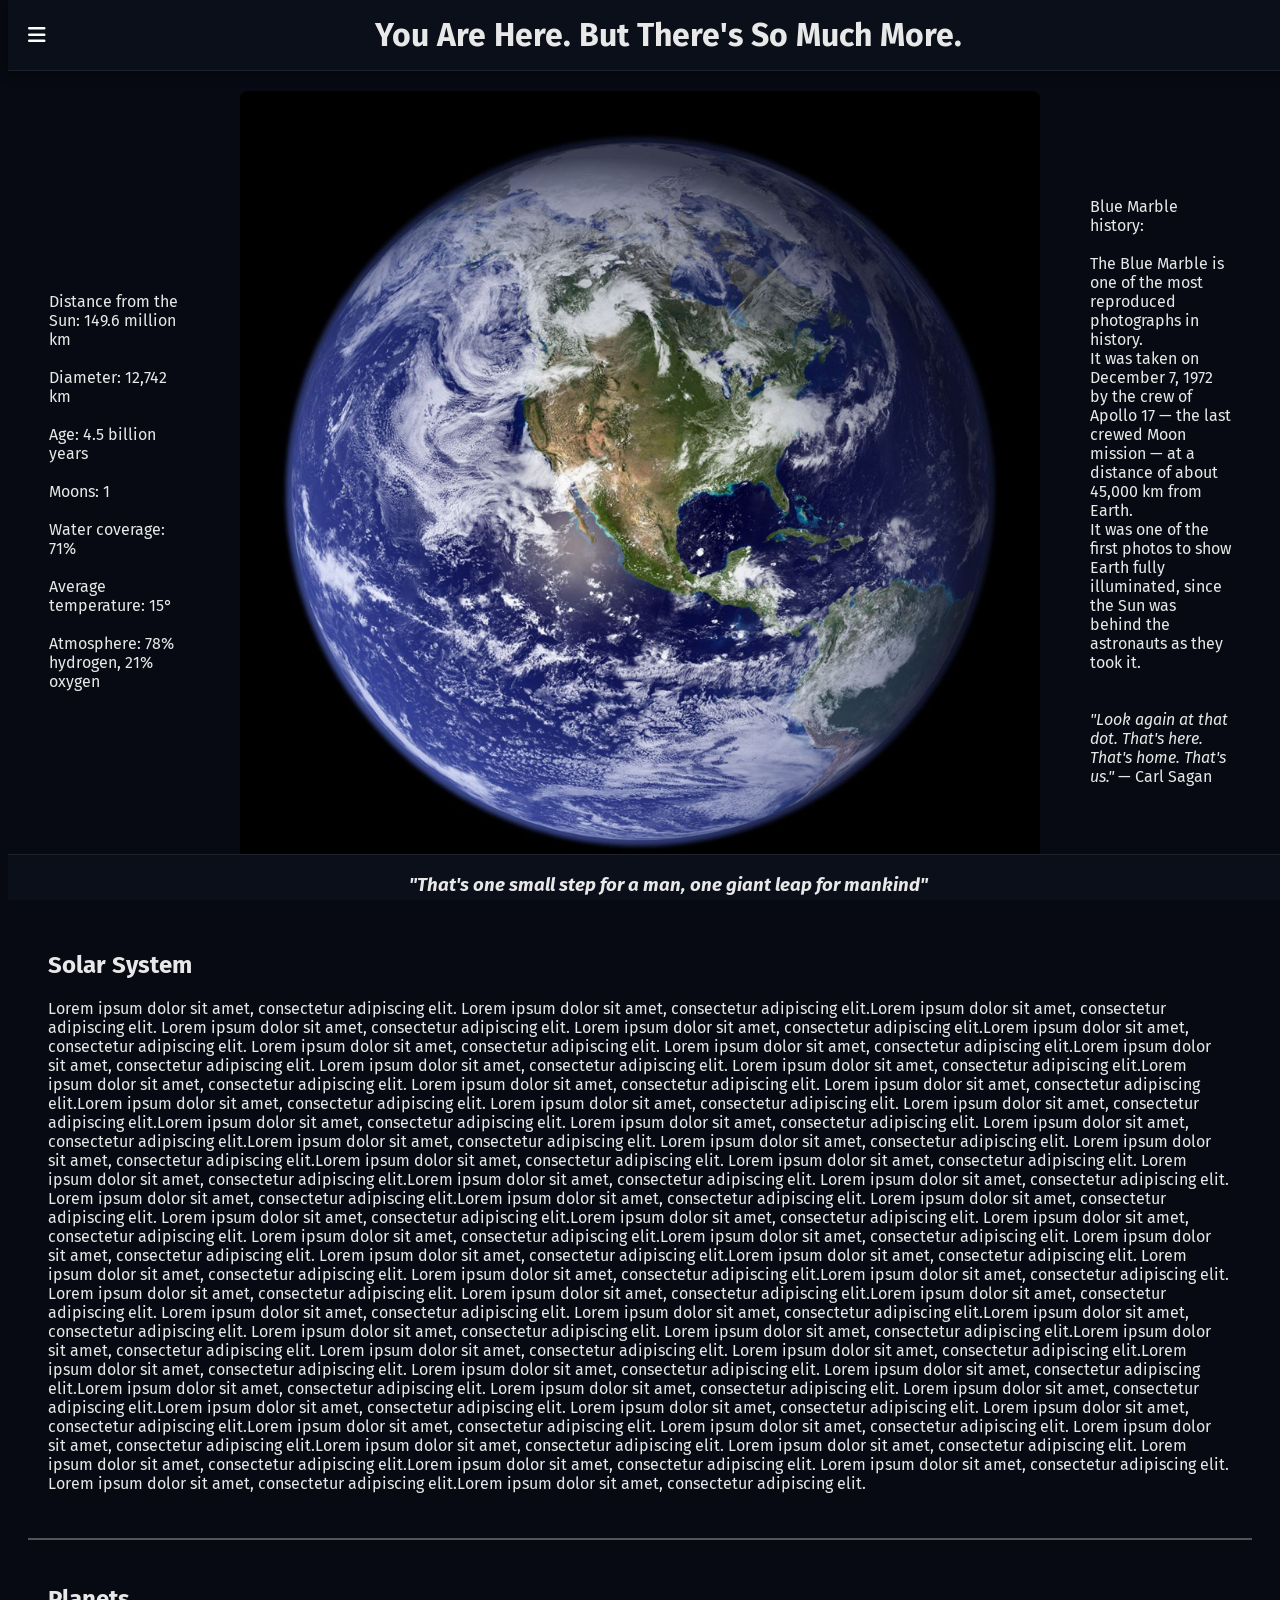
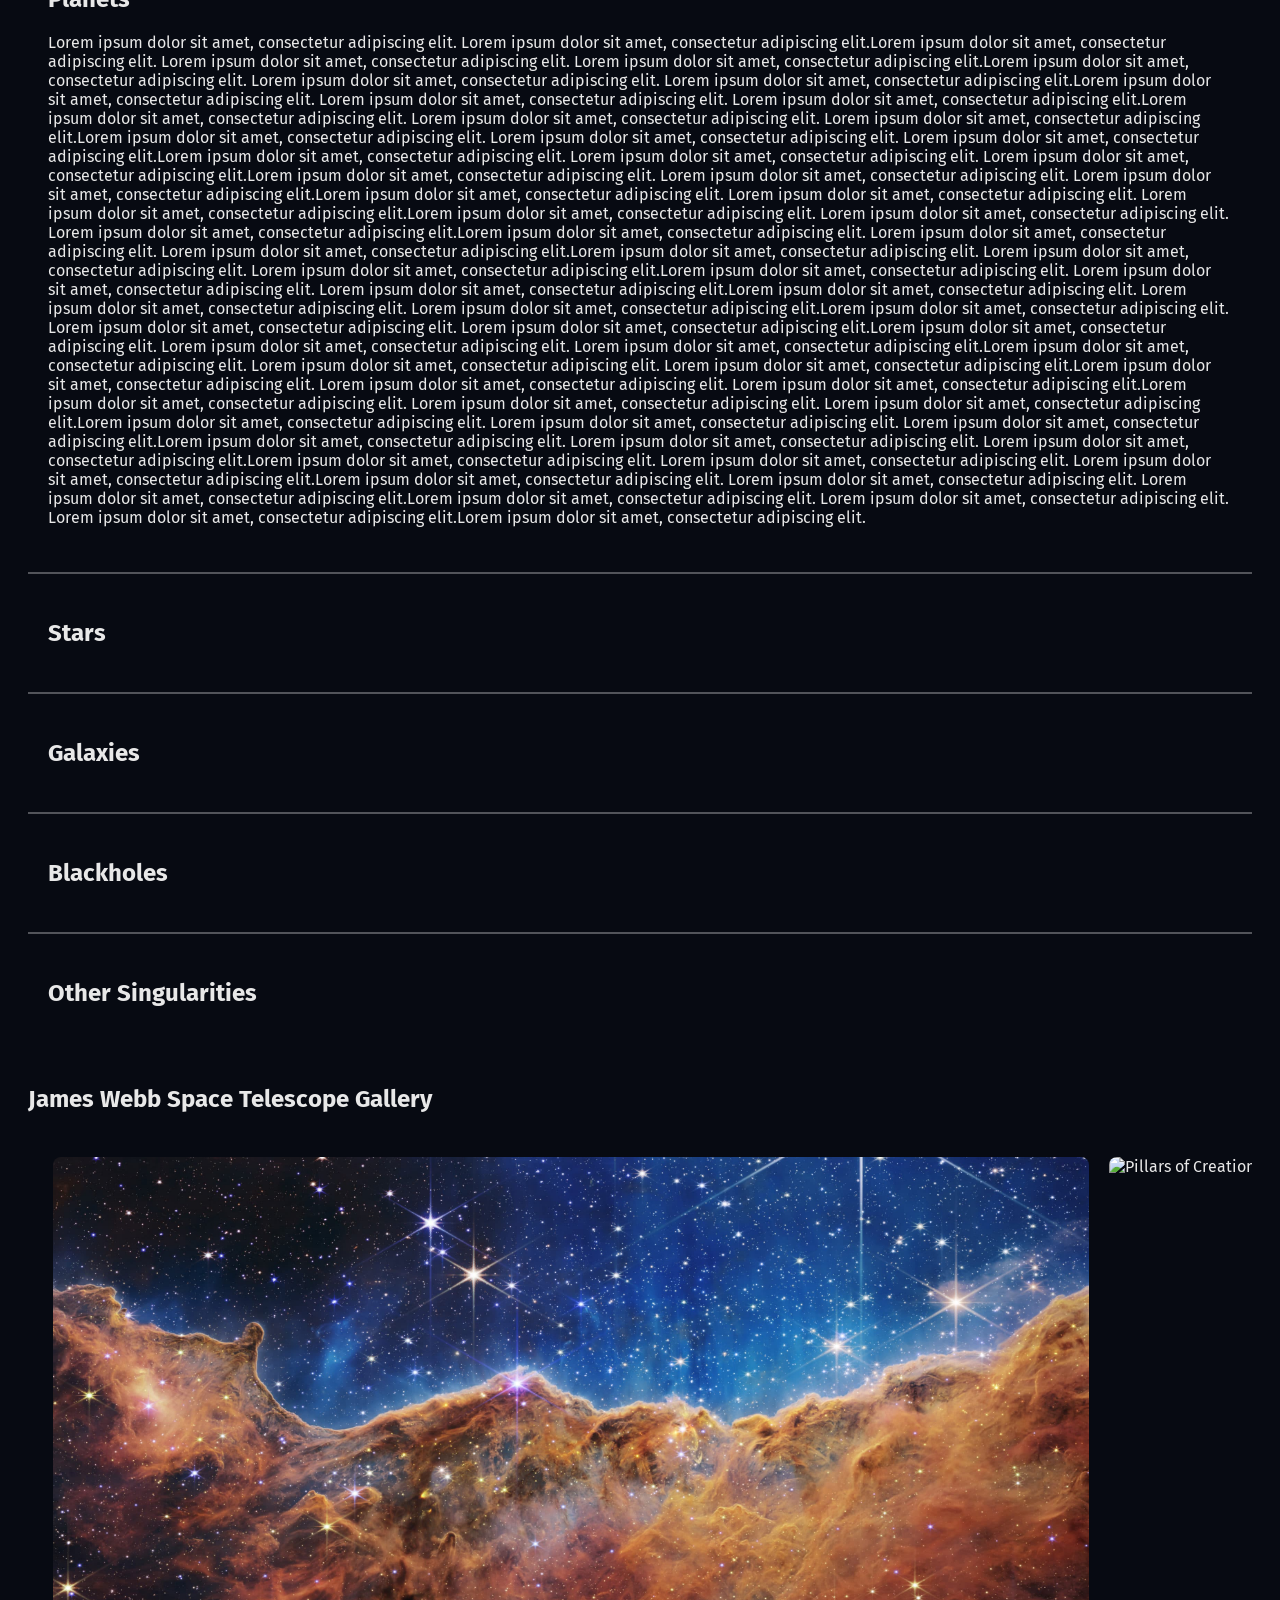
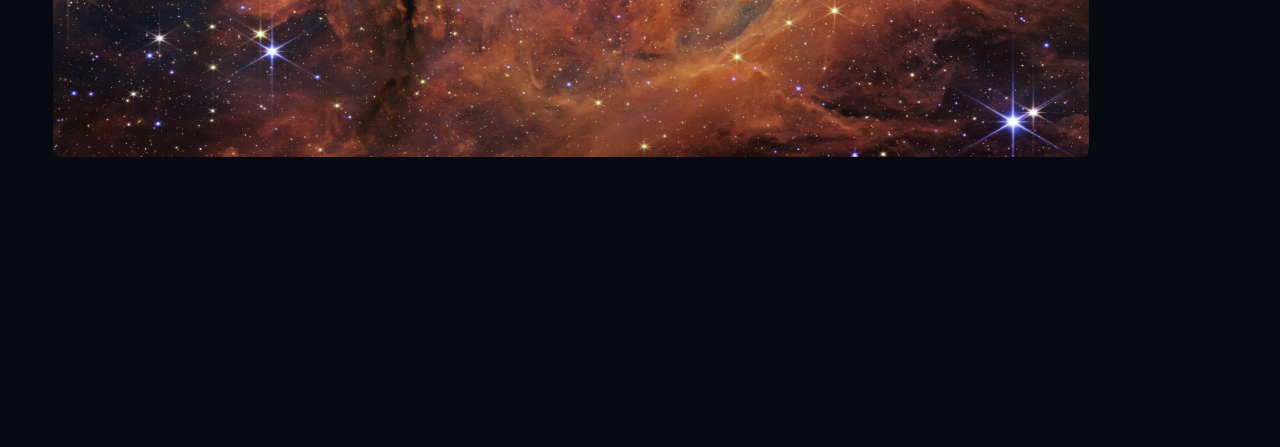
==== site_files/index.html @ 144d20d3 "Initial commit" ====
<!DOCTYPE html>
<html lang="it">
    <head>
        <title> Test Site </title>
        <link rel="stylesheet" href="style.css">
        <link rel="stylesheet" href="https://cdnjs.cloudflare.com/ajax/libs/font-awesome/6.5.0/css/all.min.css"> <!-- for icons -->
        <link href='https://fonts.googleapis.com/css?family=Fira Sans' rel='stylesheet'> <!-- for font Fira Sans -->
    </head>
    <body>

        <header>
            <h1> You Are Here. But There's So Much More. </h1> 
            <i class="fa-solid fa-bars" id="homeBtn"></i>
            <div id="dropdown">
                <a href="#"> <i class="fa-solid fa-house"></i> Home page </a>
                <a href="#SolarSystem"> Solar system </a>
                <a href="#Planets"> Planets </a>
                <a href="#Stars"> Stars </a>
                <a href="#Galaxies"> Galaxies </a>
                <a href="#Blackholes"> Blackholes </a>
                <a href="#OtherSingularities"> Other singularities </a>
                <a href="#JamesWebbSTGallery"> James Webb ST gallery </a>
                <a href="#Credits"> <i class="fa-solid fa-user-astronaut"></i> Credits </a>
            </div>
        </header>

        <main>
            <div id="imageSection">
                <p>
                    Distance from the Sun: 149.6 million km <br><br>
                    Diameter: 12,742 km <br><br>
                    Age: 4.5 billion years <br><br>
                    Moons: 1 <br><br>
                    Water coverage: 71% <br><br>
                    Average temperature: 15° <br><br>
                    Atmosphere: 78% hydrogen, 21% oxygen <br>
                </p> <!-- info about Earth -->
                    <img src="../site_images/blue_marble_image.jpg" title="The Earth">
                <p>
                    Blue Marble history: <br><br>
                    The Blue Marble is one of the most reproduced photographs in history. <br>
                    It was taken on December 7, 1972 by the crew of Apollo 17 — the last crewed Moon mission — at a distance of about 45,000 km from Earth. <br>
                    It was one of the first photos to show Earth fully illuminated, since the Sun was behind the astronauts as they took it. <br><br><br>
                    <span style="font-style: italic;"> "Look again at that dot. That's here. That's home. That's us." </span>
                    — Carl Sagan <br>
                </p> <!-- info about Blue Marble image -->
            </div>
            <div id="mainContents">
                <br>
                <br>
                <h2 id="SolarSystem"> Solar System</h2>
                    <p>
                        Lorem ipsum dolor sit amet, consectetur adipiscing elit. Lorem ipsum dolor sit amet, consectetur adipiscing elit.Lorem ipsum dolor sit amet, consectetur adipiscing elit. 
                        Lorem ipsum dolor sit amet, consectetur adipiscing elit. Lorem ipsum dolor sit amet, consectetur adipiscing elit.Lorem ipsum dolor sit amet, consectetur adipiscing elit. 
                        Lorem ipsum dolor sit amet, consectetur adipiscing elit. Lorem ipsum dolor sit amet, consectetur adipiscing elit.Lorem ipsum dolor sit amet, consectetur adipiscing elit. 
                        Lorem ipsum dolor sit amet, consectetur adipiscing elit. Lorem ipsum dolor sit amet, consectetur adipiscing elit.Lorem ipsum dolor sit amet, consectetur adipiscing elit. 
                        Lorem ipsum dolor sit amet, consectetur adipiscing elit. Lorem ipsum dolor sit amet, consectetur adipiscing elit.Lorem ipsum dolor sit amet, consectetur adipiscing elit. 
                        Lorem ipsum dolor sit amet, consectetur adipiscing elit. Lorem ipsum dolor sit amet, consectetur adipiscing elit.Lorem ipsum dolor sit amet, consectetur adipiscing elit. 
                        Lorem ipsum dolor sit amet, consectetur adipiscing elit. Lorem ipsum dolor sit amet, consectetur adipiscing elit.Lorem ipsum dolor sit amet, consectetur adipiscing elit. 
                        Lorem ipsum dolor sit amet, consectetur adipiscing elit. Lorem ipsum dolor sit amet, consectetur adipiscing elit.Lorem ipsum dolor sit amet, consectetur adipiscing elit. 
                        Lorem ipsum dolor sit amet, consectetur adipiscing elit. Lorem ipsum dolor sit amet, consectetur adipiscing elit.Lorem ipsum dolor sit amet, consectetur adipiscing elit. 
                        Lorem ipsum dolor sit amet, consectetur adipiscing elit. Lorem ipsum dolor sit amet, consectetur adipiscing elit.Lorem ipsum dolor sit amet, consectetur adipiscing elit. 
                        Lorem ipsum dolor sit amet, consectetur adipiscing elit. Lorem ipsum dolor sit amet, consectetur adipiscing elit.Lorem ipsum dolor sit amet, consectetur adipiscing elit. 
                        Lorem ipsum dolor sit amet, consectetur adipiscing elit. Lorem ipsum dolor sit amet, consectetur adipiscing elit.Lorem ipsum dolor sit amet, consectetur adipiscing elit. 
                        Lorem ipsum dolor sit amet, consectetur adipiscing elit. Lorem ipsum dolor sit amet, consectetur adipiscing elit.Lorem ipsum dolor sit amet, consectetur adipiscing elit. 
                        Lorem ipsum dolor sit amet, consectetur adipiscing elit. Lorem ipsum dolor sit amet, consectetur adipiscing elit.Lorem ipsum dolor sit amet, consectetur adipiscing elit. 
                        Lorem ipsum dolor sit amet, consectetur adipiscing elit. Lorem ipsum dolor sit amet, consectetur adipiscing elit.Lorem ipsum dolor sit amet, consectetur adipiscing elit. 
                        Lorem ipsum dolor sit amet, consectetur adipiscing elit. Lorem ipsum dolor sit amet, consectetur adipiscing elit.Lorem ipsum dolor sit amet, consectetur adipiscing elit. 
                        Lorem ipsum dolor sit amet, consectetur adipiscing elit. Lorem ipsum dolor sit amet, consectetur adipiscing elit.Lorem ipsum dolor sit amet, consectetur adipiscing elit. 
                        Lorem ipsum dolor sit amet, consectetur adipiscing elit. Lorem ipsum dolor sit amet, consectetur adipiscing elit.Lorem ipsum dolor sit amet, consectetur adipiscing elit. 
                        Lorem ipsum dolor sit amet, consectetur adipiscing elit. Lorem ipsum dolor sit amet, consectetur adipiscing elit.Lorem ipsum dolor sit amet, consectetur adipiscing elit. 
                        Lorem ipsum dolor sit amet, consectetur adipiscing elit. Lorem ipsum dolor sit amet, consectetur adipiscing elit.Lorem ipsum dolor sit amet, consectetur adipiscing elit. 
                        Lorem ipsum dolor sit amet, consectetur adipiscing elit. Lorem ipsum dolor sit amet, consectetur adipiscing elit.Lorem ipsum dolor sit amet, consectetur adipiscing elit. 
                        Lorem ipsum dolor sit amet, consectetur adipiscing elit. Lorem ipsum dolor sit amet, consectetur adipiscing elit.Lorem ipsum dolor sit amet, consectetur adipiscing elit. 
                        Lorem ipsum dolor sit amet, consectetur adipiscing elit. Lorem ipsum dolor sit amet, consectetur adipiscing elit.Lorem ipsum dolor sit amet, consectetur adipiscing elit. 
                        Lorem ipsum dolor sit amet, consectetur adipiscing elit. Lorem ipsum dolor sit amet, consectetur adipiscing elit.Lorem ipsum dolor sit amet, consectetur adipiscing elit. 
                    </p>
                <div class="spacer"></div>
                <h2 id="Planets"> Planets </h2>
                    <p>
                            Lorem ipsum dolor sit amet, consectetur adipiscing elit. Lorem ipsum dolor sit amet, consectetur adipiscing elit.Lorem ipsum dolor sit amet, consectetur adipiscing elit. 
                            Lorem ipsum dolor sit amet, consectetur adipiscing elit. Lorem ipsum dolor sit amet, consectetur adipiscing elit.Lorem ipsum dolor sit amet, consectetur adipiscing elit. 
                            Lorem ipsum dolor sit amet, consectetur adipiscing elit. Lorem ipsum dolor sit amet, consectetur adipiscing elit.Lorem ipsum dolor sit amet, consectetur adipiscing elit. 
                            Lorem ipsum dolor sit amet, consectetur adipiscing elit. Lorem ipsum dolor sit amet, consectetur adipiscing elit.Lorem ipsum dolor sit amet, consectetur adipiscing elit. 
                            Lorem ipsum dolor sit amet, consectetur adipiscing elit. Lorem ipsum dolor sit amet, consectetur adipiscing elit.Lorem ipsum dolor sit amet, consectetur adipiscing elit. 
                            Lorem ipsum dolor sit amet, consectetur adipiscing elit. Lorem ipsum dolor sit amet, consectetur adipiscing elit.Lorem ipsum dolor sit amet, consectetur adipiscing elit. 
                            Lorem ipsum dolor sit amet, consectetur adipiscing elit. Lorem ipsum dolor sit amet, consectetur adipiscing elit.Lorem ipsum dolor sit amet, consectetur adipiscing elit. 
                            Lorem ipsum dolor sit amet, consectetur adipiscing elit. Lorem ipsum dolor sit amet, consectetur adipiscing elit.Lorem ipsum dolor sit amet, consectetur adipiscing elit. 
                            Lorem ipsum dolor sit amet, consectetur adipiscing elit. Lorem ipsum dolor sit amet, consectetur adipiscing elit.Lorem ipsum dolor sit amet, consectetur adipiscing elit. 
                            Lorem ipsum dolor sit amet, consectetur adipiscing elit. Lorem ipsum dolor sit amet, consectetur adipiscing elit.Lorem ipsum dolor sit amet, consectetur adipiscing elit. 
                            Lorem ipsum dolor sit amet, consectetur adipiscing elit. Lorem ipsum dolor sit amet, consectetur adipiscing elit.Lorem ipsum dolor sit amet, consectetur adipiscing elit. 
                            Lorem ipsum dolor sit amet, consectetur adipiscing elit. Lorem ipsum dolor sit amet, consectetur adipiscing elit.Lorem ipsum dolor sit amet, consectetur adipiscing elit. 
                            Lorem ipsum dolor sit amet, consectetur adipiscing elit. Lorem ipsum dolor sit amet, consectetur adipiscing elit.Lorem ipsum dolor sit amet, consectetur adipiscing elit. 
                            Lorem ipsum dolor sit amet, consectetur adipiscing elit. Lorem ipsum dolor sit amet, consectetur adipiscing elit.Lorem ipsum dolor sit amet, consectetur adipiscing elit. 
                            Lorem ipsum dolor sit amet, consectetur adipiscing elit. Lorem ipsum dolor sit amet, consectetur adipiscing elit.Lorem ipsum dolor sit amet, consectetur adipiscing elit. 
                            Lorem ipsum dolor sit amet, consectetur adipiscing elit. Lorem ipsum dolor sit amet, consectetur adipiscing elit.Lorem ipsum dolor sit amet, consectetur adipiscing elit. 
                            Lorem ipsum dolor sit amet, consectetur adipiscing elit. Lorem ipsum dolor sit amet, consectetur adipiscing elit.Lorem ipsum dolor sit amet, consectetur adipiscing elit. 
                            Lorem ipsum dolor sit amet, consectetur adipiscing elit. Lorem ipsum dolor sit amet, consectetur adipiscing elit.Lorem ipsum dolor sit amet, consectetur adipiscing elit. 
                            Lorem ipsum dolor sit amet, consectetur adipiscing elit. Lorem ipsum dolor sit amet, consectetur adipiscing elit.Lorem ipsum dolor sit amet, consectetur adipiscing elit. 
                            Lorem ipsum dolor sit amet, consectetur adipiscing elit. Lorem ipsum dolor sit amet, consectetur adipiscing elit.Lorem ipsum dolor sit amet, consectetur adipiscing elit. 
                            Lorem ipsum dolor sit amet, consectetur adipiscing elit. Lorem ipsum dolor sit amet, consectetur adipiscing elit.Lorem ipsum dolor sit amet, consectetur adipiscing elit. 
                            Lorem ipsum dolor sit amet, consectetur adipiscing elit. Lorem ipsum dolor sit amet, consectetur adipiscing elit.Lorem ipsum dolor sit amet, consectetur adipiscing elit. 
                            Lorem ipsum dolor sit amet, consectetur adipiscing elit. Lorem ipsum dolor sit amet, consectetur adipiscing elit.Lorem ipsum dolor sit amet, consectetur adipiscing elit. 
                            Lorem ipsum dolor sit amet, consectetur adipiscing elit. Lorem ipsum dolor sit amet, consectetur adipiscing elit.Lorem ipsum dolor sit amet, consectetur adipiscing elit. 
                    </p>
                <div class="spacer"></div>
                <h2 id="Stars"> Stars </h2>
                <div class="spacer"></div>
                <h2 id="Galaxies"> Galaxies </h2>
                <div class="spacer"></div>
                <h2 id="Blackholes"> Blackholes </h2>
                <div class="spacer"></div>
                <h2 id="OtherSingularities"> Other Singularities</h2>
                <br>
            </div>
            <br>
            <h2 id="JamesWebbSTGallery"> James Webb Space Telescope Gallery </h2>
            <div id="gallery">
                <img src="../site_images/nasa_image_1.jpeg" title="Carina Nebula by JWST">
                <img src="../site_images/nasa_image_2.png" title="Pillars of Creation by JWST">
                <img src="../site_images/nasa_image_3.jpg" title="Pillars of Creation by JWST">
                <img src="../site_images/nasa_image_4.jpg" title="NGC 1333 star-forming region by JWST">
                <img src="../site_images/nasa_image_5.jpg" title="Galaxy Messier 64 by JWST and Hubble">
                <img src="../site_images/nasa_image_6.jpg" title="Cranium Nebula by JWST">
                <img src="../site_images/nasa_image_7.jpg" title="NGC 602 star cluster by JWST">
                <img src="../site_images/nasa_image_8.jpg" title="Helix Nebula by JWST">
                <img src="../site_images/nasa_image_9.jpg" title="NGC 6537 Spider Nebula by JWST">
                <img src="../site_images/nasa_image_10.jpg" title="MACS J0416 galaxy cluster by JWST">
                <img src="../site_images/nasa_image_11.png" title="Galaxy pair VV 191 by JWST">
                <img src="../site_images/nasa_image_12.jpg" title="Galaxies colliding by JWST">
                <img src="../site_images/nasa_image_13.jpg" title="Space Hourglass Protostar by JWST">
                <img src="../site_images/nasa_image_14.jpg" title="Pismis 24 star-forming region by JWST">
                <img src="../site_images/nasa_image_15.jpg" title="IRAS 04302+224 Space Butterfly Protostar by JWST">
                <img src="../site_images/nasa_image_16.jpg" title="NGC 6072 planetary nebula by JWST">
                <img src="../site_images/nasa_image_17.jpg" title="Cat's Paw Nebula by JWST">
                <img src="../site_images/nasa_image_18.jpg" title="Herbig-Haro object by JWST">
            </div> <!-- gallery images -->
            <div id="Credits"></div>
        </main>

        <footer>
            <h3 style="font-style: italic;">  "That's one small step for a man, one giant leap for mankind" </h3>
            <h4> © 2026 pippz </h4>
            <a href="https://github.com/pippz" target="_blank">
                <i class="fa-brands fa-github"></i> github <span> Pippz </span>
            </a>
            <a href="#">
                <i class="fa-brands fa-discord"></i> @_pippz_
            </a>
        </footer>

        <script src="script.js"></script>

    </body>
</html>
---- site_files/style.css ----
* {
    cursor: default;
}

body, h1, h2, h3, p {
  font-family: 'Fira Sans', sans-serif;
}

body {
    background-color: #070a12;
    color: #e8e8e8;
    overflow-x: auto;
}





header {
    position: fixed;
    top: 0;
    width: 100%;
    height: 70px;
    z-index: 999;

    background-color: #0b0f1a;
    border-bottom: 1px solid rgba(255, 255, 255, 0.08);
    box-shadow: 0 2px 10px rgba(0, 0, 0, 0.5);

    display: flex;
    justify-content: center;
    align-items: center;
    padding: 0 20px;
}

header h1 {
    margin: 0;
    transition: opacity 0.5s ease;
}

header .fa-bars {
    position: absolute;
    left: 20px;
    font-size: 20px;
    color: white;
    cursor: pointer;
    z-index: 999;
}

header .fa-bars:hover {
    color: #b3bfe4;
}

#dropdown {
    display: none;
    position: absolute;
    top: 70px;
    left: 0px;
    width: 200px;
    background-color: #0b0f1a;
    border: 1px solid rgba(255,255,255,0.1);
    border-radius: 0 0 8px 8px;
    padding: 10px;
}

#dropdown a {
    display: block;
    color: white;
    font-style: italic;
    text-decoration: none;
    padding: 8px 15px;
    }

#dropdown a:hover {
    background-color: rgba(255,255,255,0.1);
    border-radius: 9px;
    cursor: pointer;
}





#imageSection {
    display: flex;
    align-items: center;
    justify-content: center;
    gap: 30px;
    padding: 1px;
    border-bottom: 1px solid rgba(255, 255, 255, 0.08);
}

#imageSection img {
  height: 800px;
  width: auto;
  border-radius: 8px;
}

#imageSection p {
  width: 350px;
}




#mainContents {
    background-color: #070a12;
    color: #e8e8e8;
}

#mainContents h2, p {
    margin-left: 20px;
    margin-right: 20px;
}

.spacer {
  border: none;
  border-top: 2px solid rgba(255, 255, 255, 0.3);
  margin: 45px 0;
}




main {
    margin-top: 90px;
    margin-left: 20px;
    margin-right: 20px;
    margin-bottom: 45px;
    padding-bottom: 220px;
}

h2 {
  scroll-margin-top: 90px;
}

#gallery {
  display: flex;
  overflow-x: auto;
  overflow-y: hidden;
  gap: 20px;
  padding: 25px;
}

#gallery img {
  height: 600px;
  width: auto;
  border-radius: 8px;
  flex-shrink: 0;
}

#gallery::-webkit-scrollbar {
  height: 8px;
  border: 1px solid rgba(255,255,255,0.1);
  border-radius: 10px;
}

#gallery::-webkit-scrollbar-track {
  background: transparent;
}

#gallery::-webkit-scrollbar-thumb {
  background: rgba(255, 255, 255, 0.3);
  border-radius: 10px;
}

#gallery::-webkit-scrollbar-thumb:hover {
  background: rgba(255, 255, 255, 0.6);
}





footer {
    position: fixed;
    bottom: 0;
    width: 100%;
    height: 45px;
    overflow: hidden;
    transition: height 0.4s ease;

    background-color: #0b0f1a;
    border-top: 1px solid rgba(255, 255, 255, 0.08);

    display: flex;
    flex-direction: column;
    justify-content: left;
    align-items: center;
    padding: 0 20px;
}

footer:hover {
    height: 220px;
}

footer.visible {
    height: 220px;
}

footer.visible p, footer.visible a, footer.visible h3, footer.visible h4 {
    opacity: 1;
}

footer h3{
    opacity: 0;
    transition: opacity 0.45 ease;
}

footer:hover h3 {
    opacity: 1;
    transition-delay: 0.1;
}

footer h4 {
    opacity: 0;
    transition: opacity 0.45 ease;
}

footer:hover h4 {
    opacity: 1;
    transition-delay: 0.1;
}

footer a {
  color: white;
  text-decoration: none;
  opacity: 0;
  padding: 8px 11px;
  transition: opacity 0.3s ease;
}

footer a span {
    font-style: italic;
    color: white;
}

footer:hover a {
  opacity: 1;
  transition-delay: 0.1s;
}

footer a:hover {
    background-color: rgba(255,255,255,0.1);
    border-radius: 9px;
    cursor: pointer;
}
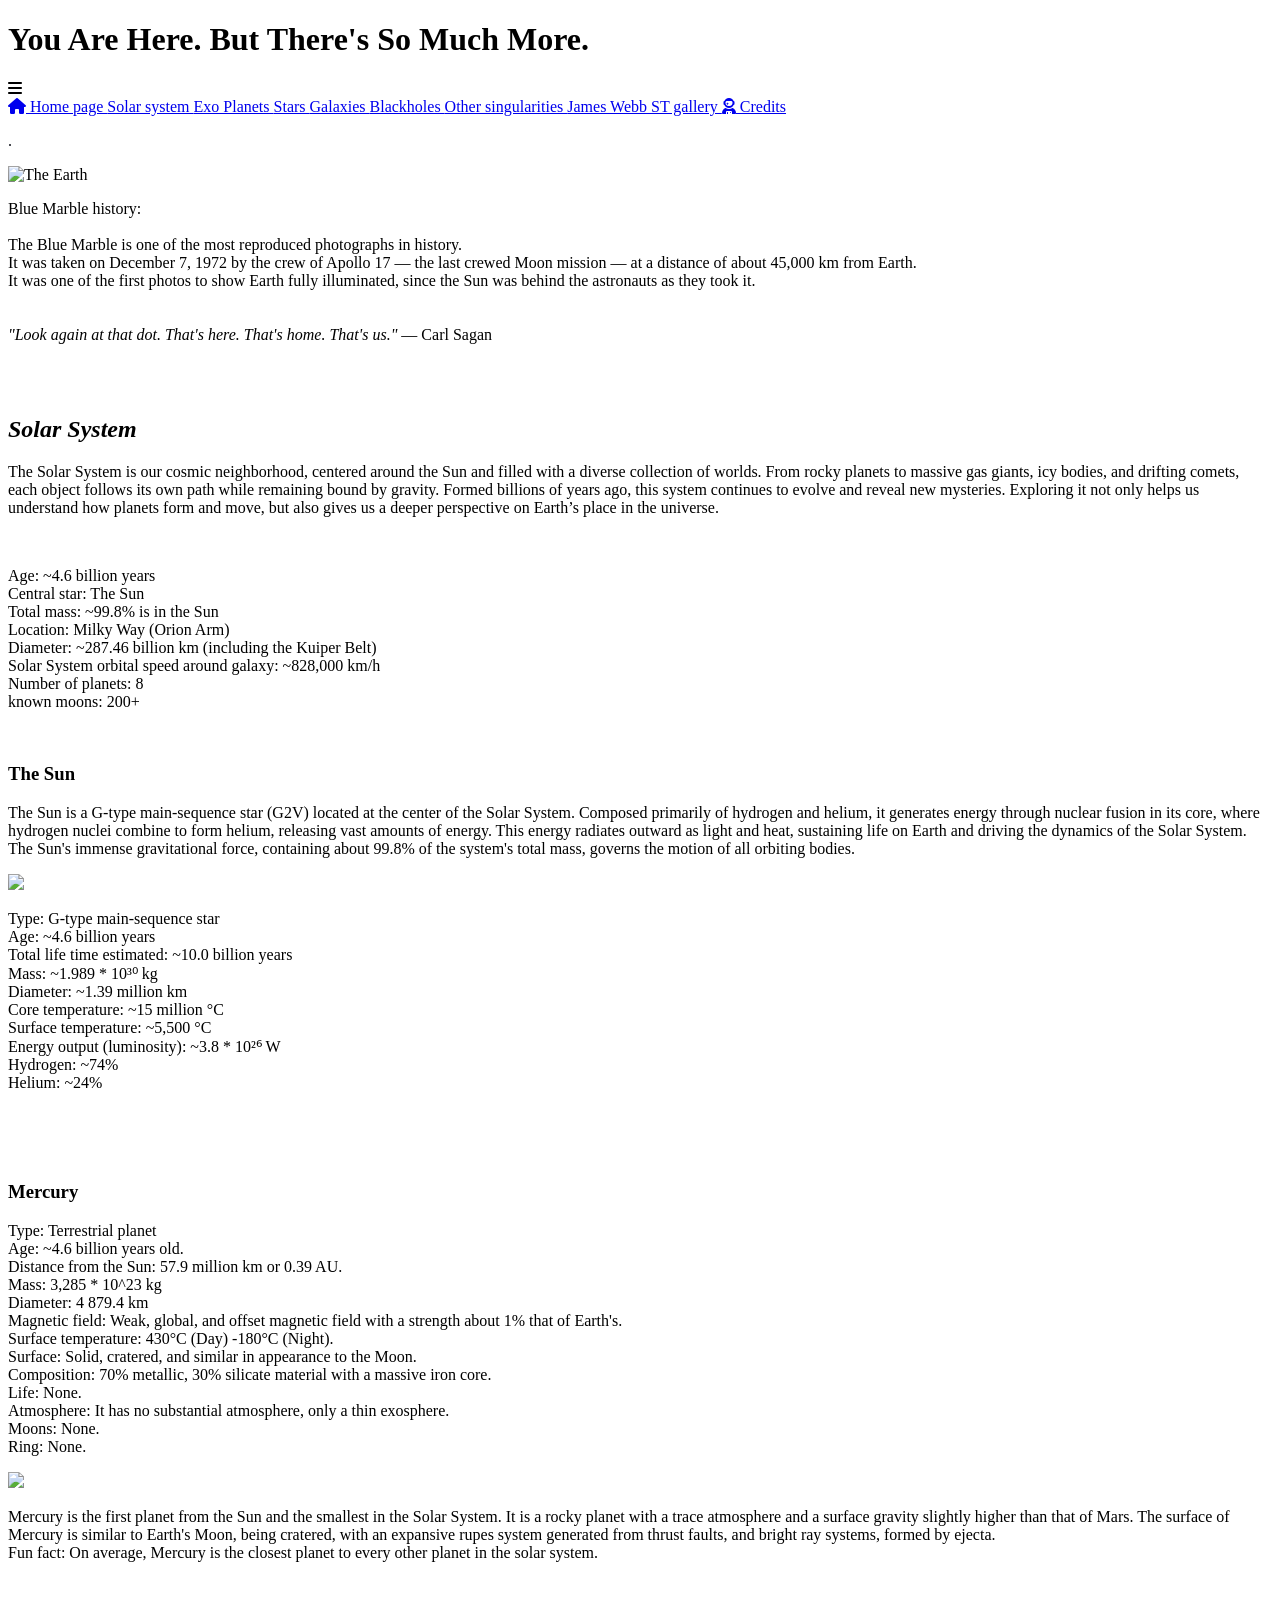
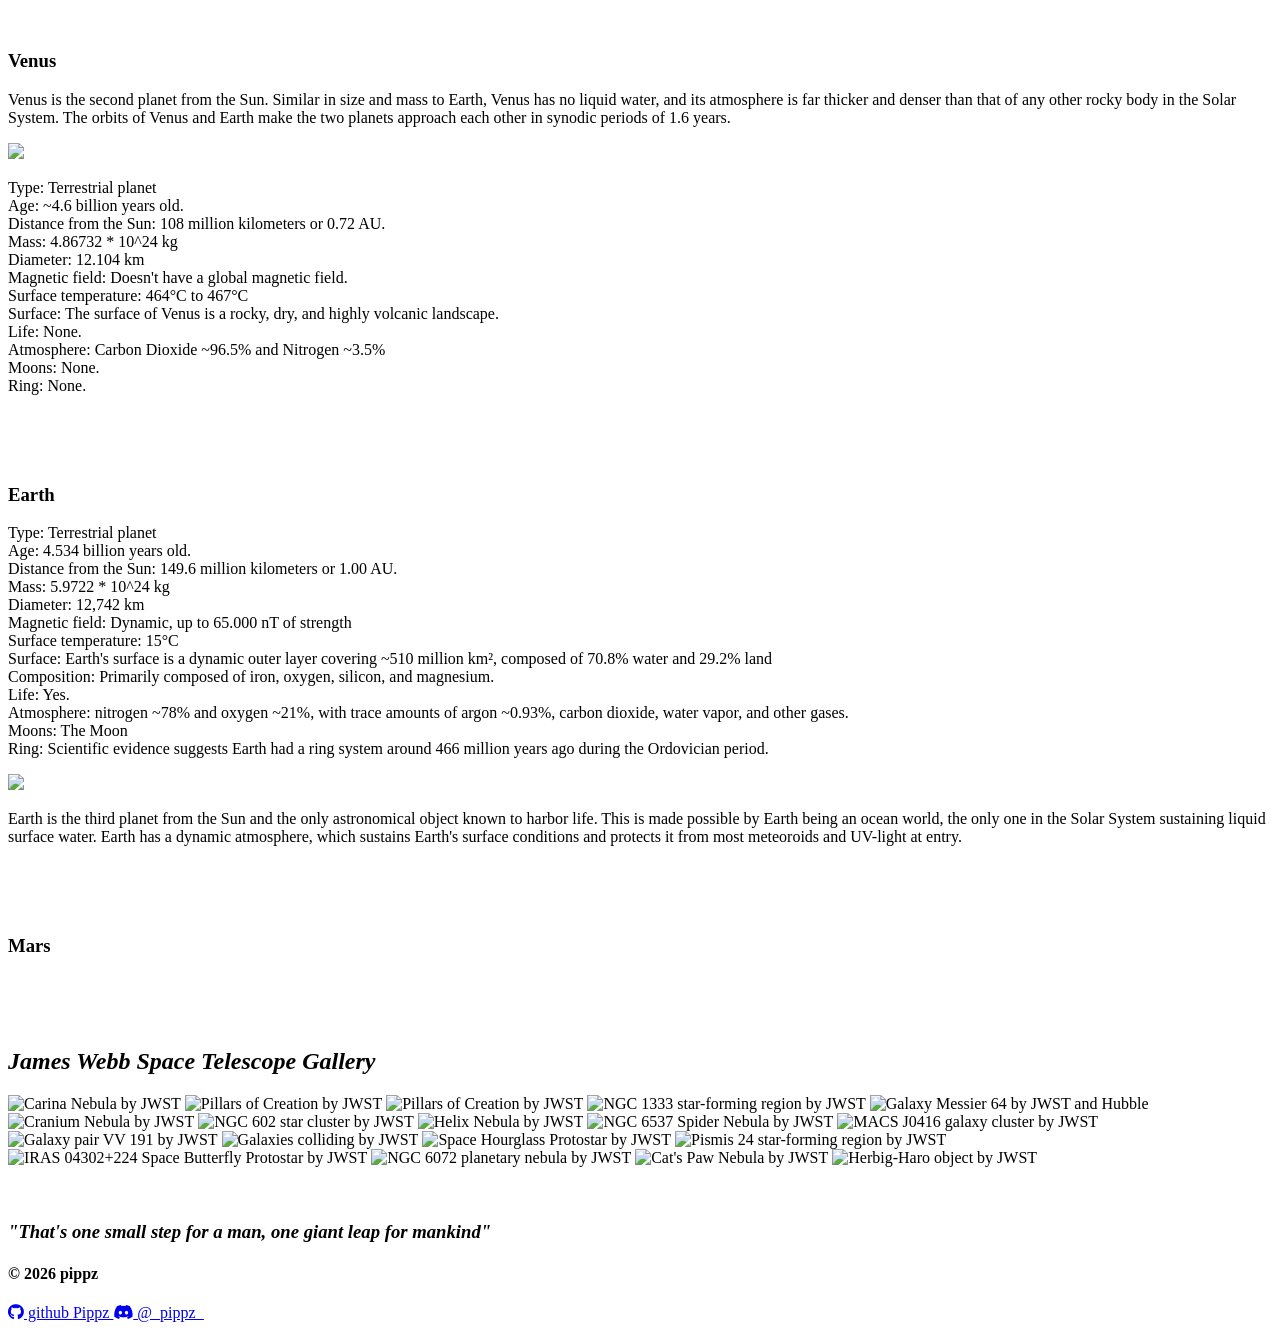
==== commit 7d0703c5: "moved images to docs folder" ====
--- a/site_files/index.html
+++ b/site_files/index.html
@@ -5,6 +5,7 @@
         <link rel="stylesheet" href="style.css">
         <link rel="stylesheet" href="https://cdnjs.cloudflare.com/ajax/libs/font-awesome/6.5.0/css/all.min.css"> <!-- for icons -->
         <link href='https://fonts.googleapis.com/css?family=Fira Sans' rel='stylesheet'> <!-- for font Fira Sans -->
+        <script src="https://cdnjs.cloudflare.com/ajax/libs/three.js/r128/three.min.js"></script> <!--three.js for the 3d render-->
     </head>
     <body>
 
@@ -14,7 +15,7 @@
             <div id="dropdown">
                 <a href="#"> <i class="fa-solid fa-house"></i> Home page </a>
                 <a href="#SolarSystem"> Solar system </a>
-                <a href="#Planets"> Planets </a>
+                <a href="#ExoPlanets"> Exo Planets </a>
                 <a href="#Stars"> Stars </a>
                 <a href="#Galaxies"> Galaxies </a>
                 <a href="#Blackholes"> Blackholes </a>
@@ -26,16 +27,10 @@
 
         <main>
             <div id="imageSection">
-                <p>
-                    Distance from the Sun: 149.6 million km <br><br>
-                    Diameter: 12,742 km <br><br>
-                    Age: 4.5 billion years <br><br>
-                    Moons: 1 <br><br>
-                    Water coverage: 71% <br><br>
-                    Average temperature: 15° <br><br>
-                    Atmosphere: 78% hydrogen, 21% oxygen <br>
-                </p> <!-- info about Earth -->
-                    <img src="../site_images/blue_marble_image.jpg" title="The Earth">
+                <p style="color: #070a12;">
+                    .
+                </p>
+                    <img src="site_images/blue_marble_image.jpg" title="The Earth">
                 <p>
                     Blue Marble history: <br><br>
                     The Blue Marble is one of the most reproduced photographs in history. <br>
@@ -45,96 +40,183 @@
                     — Carl Sagan <br>
                 </p> <!-- info about Blue Marble image -->
             </div>
+
             <div id="mainContents">
                 <br>
                 <br>
-                <h2 id="SolarSystem"> Solar System</h2>
+
+                <h2 id="SolarSystem" style="font-style: italic;"> Solar System</h2>
+                <div id="solarsystemdiv">
                     <p>
-                        Lorem ipsum dolor sit amet, consectetur adipiscing elit. Lorem ipsum dolor sit amet, consectetur adipiscing elit.Lorem ipsum dolor sit amet, consectetur adipiscing elit. 
-                        Lorem ipsum dolor sit amet, consectetur adipiscing elit. Lorem ipsum dolor sit amet, consectetur adipiscing elit.Lorem ipsum dolor sit amet, consectetur adipiscing elit. 
-                        Lorem ipsum dolor sit amet, consectetur adipiscing elit. Lorem ipsum dolor sit amet, consectetur adipiscing elit.Lorem ipsum dolor sit amet, consectetur adipiscing elit. 
-                        Lorem ipsum dolor sit amet, consectetur adipiscing elit. Lorem ipsum dolor sit amet, consectetur adipiscing elit.Lorem ipsum dolor sit amet, consectetur adipiscing elit. 
-                        Lorem ipsum dolor sit amet, consectetur adipiscing elit. Lorem ipsum dolor sit amet, consectetur adipiscing elit.Lorem ipsum dolor sit amet, consectetur adipiscing elit. 
-                        Lorem ipsum dolor sit amet, consectetur adipiscing elit. Lorem ipsum dolor sit amet, consectetur adipiscing elit.Lorem ipsum dolor sit amet, consectetur adipiscing elit. 
-                        Lorem ipsum dolor sit amet, consectetur adipiscing elit. Lorem ipsum dolor sit amet, consectetur adipiscing elit.Lorem ipsum dolor sit amet, consectetur adipiscing elit. 
-                        Lorem ipsum dolor sit amet, consectetur adipiscing elit. Lorem ipsum dolor sit amet, consectetur adipiscing elit.Lorem ipsum dolor sit amet, consectetur adipiscing elit. 
-                        Lorem ipsum dolor sit amet, consectetur adipiscing elit. Lorem ipsum dolor sit amet, consectetur adipiscing elit.Lorem ipsum dolor sit amet, consectetur adipiscing elit. 
-                        Lorem ipsum dolor sit amet, consectetur adipiscing elit. Lorem ipsum dolor sit amet, consectetur adipiscing elit.Lorem ipsum dolor sit amet, consectetur adipiscing elit. 
-                        Lorem ipsum dolor sit amet, consectetur adipiscing elit. Lorem ipsum dolor sit amet, consectetur adipiscing elit.Lorem ipsum dolor sit amet, consectetur adipiscing elit. 
-                        Lorem ipsum dolor sit amet, consectetur adipiscing elit. Lorem ipsum dolor sit amet, consectetur adipiscing elit.Lorem ipsum dolor sit amet, consectetur adipiscing elit. 
-                        Lorem ipsum dolor sit amet, consectetur adipiscing elit. Lorem ipsum dolor sit amet, consectetur adipiscing elit.Lorem ipsum dolor sit amet, consectetur adipiscing elit. 
-                        Lorem ipsum dolor sit amet, consectetur adipiscing elit. Lorem ipsum dolor sit amet, consectetur adipiscing elit.Lorem ipsum dolor sit amet, consectetur adipiscing elit. 
-                        Lorem ipsum dolor sit amet, consectetur adipiscing elit. Lorem ipsum dolor sit amet, consectetur adipiscing elit.Lorem ipsum dolor sit amet, consectetur adipiscing elit. 
-                        Lorem ipsum dolor sit amet, consectetur adipiscing elit. Lorem ipsum dolor sit amet, consectetur adipiscing elit.Lorem ipsum dolor sit amet, consectetur adipiscing elit. 
-                        Lorem ipsum dolor sit amet, consectetur adipiscing elit. Lorem ipsum dolor sit amet, consectetur adipiscing elit.Lorem ipsum dolor sit amet, consectetur adipiscing elit. 
-                        Lorem ipsum dolor sit amet, consectetur adipiscing elit. Lorem ipsum dolor sit amet, consectetur adipiscing elit.Lorem ipsum dolor sit amet, consectetur adipiscing elit. 
-                        Lorem ipsum dolor sit amet, consectetur adipiscing elit. Lorem ipsum dolor sit amet, consectetur adipiscing elit.Lorem ipsum dolor sit amet, consectetur adipiscing elit. 
-                        Lorem ipsum dolor sit amet, consectetur adipiscing elit. Lorem ipsum dolor sit amet, consectetur adipiscing elit.Lorem ipsum dolor sit amet, consectetur adipiscing elit. 
-                        Lorem ipsum dolor sit amet, consectetur adipiscing elit. Lorem ipsum dolor sit amet, consectetur adipiscing elit.Lorem ipsum dolor sit amet, consectetur adipiscing elit. 
-                        Lorem ipsum dolor sit amet, consectetur adipiscing elit. Lorem ipsum dolor sit amet, consectetur adipiscing elit.Lorem ipsum dolor sit amet, consectetur adipiscing elit. 
-                        Lorem ipsum dolor sit amet, consectetur adipiscing elit. Lorem ipsum dolor sit amet, consectetur adipiscing elit.Lorem ipsum dolor sit amet, consectetur adipiscing elit. 
-                        Lorem ipsum dolor sit amet, consectetur adipiscing elit. Lorem ipsum dolor sit amet, consectetur adipiscing elit.Lorem ipsum dolor sit amet, consectetur adipiscing elit. 
+                        The Solar System is our cosmic neighborhood, centered around the Sun and filled with a diverse collection of worlds. From rocky planets to massive gas giants, icy bodies, and drifting comets, each object follows its own path while remaining bound by gravity.
+                        Formed billions of years ago, this system continues to evolve and reveal new mysteries. Exploring it not only helps us understand how planets form and move, but also gives us a deeper perspective on Earth’s place in the universe.    
+                    </p><br>
+                    <p id="info">
+                        Age: ~4.6 billion years <br>
+                        Central star: The Sun <br>
+                        Total mass: ~99.8% is in the Sun <br>
+                        Location: Milky Way (Orion Arm) <br>
+                        Diameter: ~287.46 billion km (including the Kuiper Belt) <br>
+                        Solar System orbital speed around galaxy: ~828,000 km/h <br>
+                        Number of planets: 8 <br>
+                        known moons: 200+ <br>
                     </p>
-                <div class="spacer"></div>
-                <h2 id="Planets"> Planets </h2>
+                    <br>
+                    <h3> The Sun </h3>
+                    <div id="Sun">
+                        <p>
+                            The Sun is a G-type main-sequence star (G2V) located at the center of the Solar System. Composed primarily of hydrogen and helium, it generates energy through nuclear fusion in its core, where hydrogen nuclei combine to form helium, releasing vast amounts of energy.
+                            This energy radiates outward as light and heat, sustaining life on Earth and driving the dynamics of the Solar System. The Sun's immense gravitational force, containing about 99.8% of the system's total mass, governs the motion of all orbiting bodies.
+                        </p>
+                        <img src="site_images/nasa_image_19.jpg">
+                        <p>
+                            Type: G-type main-sequence star <br>
+                            Age: ~4.6 billion years <br>
+                            Total life time estimated: ~10.0 billion years <br>
+                            Mass: ~1.989 * 10³⁰ kg <br>
+                            Diameter: ~1.39 million km <br>
+                            Core temperature: ~15 million °C <br>
+                            Surface temperature: ~5,500 °C <br>
+                            Energy output (luminosity): ~3.8 * 10²⁶ W <br>
+                            Hydrogen: ~74% <br>
+                            Helium: ~24% <br>
+                        </p>
+                    </div>
+                    <br><br><br>
+                    <h3> Mercury </h3>
+                    <div id="Mercury">
+                        <p>
+                            Type: Terrestrial planet <br>
+                            Age: ~4.6 billion years old. <br>
+                            Distance from the Sun: 57.9 million km or 0.39 AU. <br>
+                            Mass: 3,285 * 10^23 kg <br>
+                            Diameter: 4 879.4 km <br>
+                            Magnetic field: Weak, global, and offset magnetic field with a strength about 1% that of Earth's. <br>
+                            Surface temperature: 430°C (Day) -180°C (Night). <br>
+                            Surface: Solid, cratered, and similar in appearance to the Moon. <br>
+                            Composition: 70% metallic, 30% silicate material with a massive iron core. <br>
+                            Life: None. <br>
+                            Atmosphere: It has no substantial atmosphere, only a thin exosphere. <br>
+                            Moons: None. <br>
+                            Ring: None. <br>
+                        </p>
+                        <img src="site_images/nasa_image_20.jpg">
+                        <p>
+                            Mercury is the first planet from the Sun and the smallest in the Solar System. It is a rocky planet with a trace atmosphere and a surface gravity slightly higher than that of Mars. The surface of Mercury is similar to Earth's Moon, being cratered, with an expansive rupes system generated from thrust faults, and bright ray systems, formed by ejecta. <br>
+                            Fun fact: On average, Mercury is the closest planet to every other planet in the solar system.
+                        </p>
+                    </div>
+                    <br><br><br>
+                    <h3> Venus </h3>
+                    <div id="Venus">
+                        <p>
+                            Venus is the second planet from the Sun. Similar in size and mass to Earth, Venus has no liquid water, and its atmosphere is far thicker and denser than that of any other rocky body in the Solar System.
+                            The orbits of Venus and Earth make the two planets approach each other in synodic periods of 1.6 years.
+                        </p>
+                        <img src="site_images/nasa_image_21.jpg">
+                        <p>
+                            Type: Terrestrial planet <br>
+                            Age: ~4.6 billion years old. <br>
+                            Distance from the Sun: 108 million kilometers or 0.72 AU. <br>
+                            Mass: 4.86732 * 10^24 kg <br>
+                            Diameter: 12.104 km <br>
+                            Magnetic field: Doesn't have a global magnetic field. <br>
+                            Surface temperature: 464°C to 467°C <br>
+                            Surface: The surface of Venus is a rocky, dry, and highly volcanic landscape. <br>
+                            Life: None. <br>
+                            Atmosphere: Carbon Dioxide ~96.5% and Nitrogen ~3.5% <br>
+                            Moons: None. <br>
+                            Ring: None. <br>
+                        </p>
+                    </div>
+                    <br><br><br>
+                    <h3> Earth </h3>
+                    <div id="Earth">
+                        <p>
+                            Type: Terrestrial planet <br>
+                            Age: 4.534 billion years old. <br>
+                            Distance from the Sun: 149.6 million kilometers or 1.00 AU. <br>
+                            Mass:  5.9722 * 10^24 kg <br>
+                            Diameter: 12,742 km <br>
+                            Magnetic field: Dynamic, up to 65.000 nT of strength <br>
+                            Surface temperature: 15°C <br>
+                            Surface: Earth's surface is a dynamic outer layer covering ~510 million km², composed of 70.8% water and 29.2% land <br>
+                            Composition: Primarily composed of iron, oxygen, silicon, and magnesium. <br>
+                            Life: Yes. <br>
+                            Atmosphere: nitrogen ~78% and oxygen ~21%, with trace amounts of argon ~0.93%, carbon dioxide, water vapor, and other gases. <br>
+                            Moons: The Moon <br>
+                            Ring: Scientific evidence suggests Earth had a ring system around 466 million years ago during the Ordovician period. <br>
+                        </p>
+                        <img src="site_images/blue_marble_image.jpg">
+                        <p>
+                            Earth is the third planet from the Sun and the only astronomical object known to harbor life. This is made possible by Earth being an ocean world, the only one in the Solar System sustaining liquid surface water.
+                            Earth has a dynamic atmosphere, which sustains Earth's surface conditions and protects it from most meteoroids and UV-light at entry.
+                        </p>
+                    </div>
+                    <br><br><br>
+                    <h3> Mars </h3>
+                    <div id="Mars">
+                        <p>
+
+                        </p>
+                        <img src="">
+                        <p>
+
+                        </p>
+                    </div>
+                </div>
+                <div class="spacer"></div>
+                <!--
+                <h2 id="ExoPlanets" style="font-style: italic;"> Exo Planets </h2>
+                <div id="exoplanetsdiv"></div>
                     <p>
-                            Lorem ipsum dolor sit amet, consectetur adipiscing elit. Lorem ipsum dolor sit amet, consectetur adipiscing elit.Lorem ipsum dolor sit amet, consectetur adipiscing elit. 
-                            Lorem ipsum dolor sit amet, consectetur adipiscing elit. Lorem ipsum dolor sit amet, consectetur adipiscing elit.Lorem ipsum dolor sit amet, consectetur adipiscing elit. 
-                            Lorem ipsum dolor sit amet, consectetur adipiscing elit. Lorem ipsum dolor sit amet, consectetur adipiscing elit.Lorem ipsum dolor sit amet, consectetur adipiscing elit. 
-                            Lorem ipsum dolor sit amet, consectetur adipiscing elit. Lorem ipsum dolor sit amet, consectetur adipiscing elit.Lorem ipsum dolor sit amet, consectetur adipiscing elit. 
-                            Lorem ipsum dolor sit amet, consectetur adipiscing elit. Lorem ipsum dolor sit amet, consectetur adipiscing elit.Lorem ipsum dolor sit amet, consectetur adipiscing elit. 
-                            Lorem ipsum dolor sit amet, consectetur adipiscing elit. Lorem ipsum dolor sit amet, consectetur adipiscing elit.Lorem ipsum dolor sit amet, consectetur adipiscing elit. 
-                            Lorem ipsum dolor sit amet, consectetur adipiscing elit. Lorem ipsum dolor sit amet, consectetur adipiscing elit.Lorem ipsum dolor sit amet, consectetur adipiscing elit. 
-                            Lorem ipsum dolor sit amet, consectetur adipiscing elit. Lorem ipsum dolor sit amet, consectetur adipiscing elit.Lorem ipsum dolor sit amet, consectetur adipiscing elit. 
-                            Lorem ipsum dolor sit amet, consectetur adipiscing elit. Lorem ipsum dolor sit amet, consectetur adipiscing elit.Lorem ipsum dolor sit amet, consectetur adipiscing elit. 
-                            Lorem ipsum dolor sit amet, consectetur adipiscing elit. Lorem ipsum dolor sit amet, consectetur adipiscing elit.Lorem ipsum dolor sit amet, consectetur adipiscing elit. 
-                            Lorem ipsum dolor sit amet, consectetur adipiscing elit. Lorem ipsum dolor sit amet, consectetur adipiscing elit.Lorem ipsum dolor sit amet, consectetur adipiscing elit. 
-                            Lorem ipsum dolor sit amet, consectetur adipiscing elit. Lorem ipsum dolor sit amet, consectetur adipiscing elit.Lorem ipsum dolor sit amet, consectetur adipiscing elit. 
-                            Lorem ipsum dolor sit amet, consectetur adipiscing elit. Lorem ipsum dolor sit amet, consectetur adipiscing elit.Lorem ipsum dolor sit amet, consectetur adipiscing elit. 
-                            Lorem ipsum dolor sit amet, consectetur adipiscing elit. Lorem ipsum dolor sit amet, consectetur adipiscing elit.Lorem ipsum dolor sit amet, consectetur adipiscing elit. 
-                            Lorem ipsum dolor sit amet, consectetur adipiscing elit. Lorem ipsum dolor sit amet, consectetur adipiscing elit.Lorem ipsum dolor sit amet, consectetur adipiscing elit. 
-                            Lorem ipsum dolor sit amet, consectetur adipiscing elit. Lorem ipsum dolor sit amet, consectetur adipiscing elit.Lorem ipsum dolor sit amet, consectetur adipiscing elit. 
-                            Lorem ipsum dolor sit amet, consectetur adipiscing elit. Lorem ipsum dolor sit amet, consectetur adipiscing elit.Lorem ipsum dolor sit amet, consectetur adipiscing elit. 
-                            Lorem ipsum dolor sit amet, consectetur adipiscing elit. Lorem ipsum dolor sit amet, consectetur adipiscing elit.Lorem ipsum dolor sit amet, consectetur adipiscing elit. 
-                            Lorem ipsum dolor sit amet, consectetur adipiscing elit. Lorem ipsum dolor sit amet, consectetur adipiscing elit.Lorem ipsum dolor sit amet, consectetur adipiscing elit. 
-                            Lorem ipsum dolor sit amet, consectetur adipiscing elit. Lorem ipsum dolor sit amet, consectetur adipiscing elit.Lorem ipsum dolor sit amet, consectetur adipiscing elit. 
-                            Lorem ipsum dolor sit amet, consectetur adipiscing elit. Lorem ipsum dolor sit amet, consectetur adipiscing elit.Lorem ipsum dolor sit amet, consectetur adipiscing elit. 
-                            Lorem ipsum dolor sit amet, consectetur adipiscing elit. Lorem ipsum dolor sit amet, consectetur adipiscing elit.Lorem ipsum dolor sit amet, consectetur adipiscing elit. 
-                            Lorem ipsum dolor sit amet, consectetur adipiscing elit. Lorem ipsum dolor sit amet, consectetur adipiscing elit.Lorem ipsum dolor sit amet, consectetur adipiscing elit. 
-                            Lorem ipsum dolor sit amet, consectetur adipiscing elit. Lorem ipsum dolor sit amet, consectetur adipiscing elit.Lorem ipsum dolor sit amet, consectetur adipiscing elit. 
                     </p>
                 <div class="spacer"></div>
-                <h2 id="Stars"> Stars </h2>
-                <div class="spacer"></div>
-                <h2 id="Galaxies"> Galaxies </h2>
-                <div class="spacer"></div>
-                <h2 id="Blackholes"> Blackholes </h2>
-                <div class="spacer"></div>
-                <h2 id="OtherSingularities"> Other Singularities</h2>
+
+                <h2 id="Stars" style="font-style: italic;"> Stars </h2>
+                <div id="starsdiv"></div>
+                <div class="spacer"></div>
+
+                <h2 id="Galaxies" style="font-style: italic;"> Galaxies </h2>
+                <div id="galaxiesdiv"></div>
+                <div class="spacer"></div>
+
+                <h2 id="Blackholes" style="font-style: italic;"> Blackholes </h2>
+                <div id="blackholesdiv"></div>
+                <div class="spacer"></div>
+
+                <h2 id="OtherSingularities" style="font-style: italic;"> Other Singularities</h2>
+                <div id="othersingularitiesdiv"></div>
                 <br>
+                -->
+                
             </div>
+            
             <br>
-            <h2 id="JamesWebbSTGallery"> James Webb Space Telescope Gallery </h2>
+            <h2 id="JamesWebbSTGallery" style="font-style: italic;"> James Webb Space Telescope Gallery </h2>
             <div id="gallery">
-                <img src="../site_images/nasa_image_1.jpeg" title="Carina Nebula by JWST">
-                <img src="../site_images/nasa_image_2.png" title="Pillars of Creation by JWST">
-                <img src="../site_images/nasa_image_3.jpg" title="Pillars of Creation by JWST">
-                <img src="../site_images/nasa_image_4.jpg" title="NGC 1333 star-forming region by JWST">
-                <img src="../site_images/nasa_image_5.jpg" title="Galaxy Messier 64 by JWST and Hubble">
-                <img src="../site_images/nasa_image_6.jpg" title="Cranium Nebula by JWST">
-                <img src="../site_images/nasa_image_7.jpg" title="NGC 602 star cluster by JWST">
-                <img src="../site_images/nasa_image_8.jpg" title="Helix Nebula by JWST">
-                <img src="../site_images/nasa_image_9.jpg" title="NGC 6537 Spider Nebula by JWST">
-                <img src="../site_images/nasa_image_10.jpg" title="MACS J0416 galaxy cluster by JWST">
-                <img src="../site_images/nasa_image_11.png" title="Galaxy pair VV 191 by JWST">
-                <img src="../site_images/nasa_image_12.jpg" title="Galaxies colliding by JWST">
-                <img src="../site_images/nasa_image_13.jpg" title="Space Hourglass Protostar by JWST">
-                <img src="../site_images/nasa_image_14.jpg" title="Pismis 24 star-forming region by JWST">
-                <img src="../site_images/nasa_image_15.jpg" title="IRAS 04302+224 Space Butterfly Protostar by JWST">
-                <img src="../site_images/nasa_image_16.jpg" title="NGC 6072 planetary nebula by JWST">
-                <img src="../site_images/nasa_image_17.jpg" title="Cat's Paw Nebula by JWST">
-                <img src="../site_images/nasa_image_18.jpg" title="Herbig-Haro object by JWST">
+                <img src="site_images/nasa_image_1.jpeg" title="Carina Nebula by JWST">
+                <img src="site_images/nasa_image_2.png" title="Pillars of Creation by JWST">
+                <img src="site_images/nasa_image_3.jpg" title="Pillars of Creation by JWST">
+                <img src="site_images/nasa_image_4.jpg" title="NGC 1333 star-forming region by JWST">
+                <img src="site_images/nasa_image_5.jpg" title="Galaxy Messier 64 by JWST and Hubble">
+                <img src="site_images/nasa_image_6.jpg" title="Cranium Nebula by JWST">
+                <img src="site_images/nasa_image_7.jpg" title="NGC 602 star cluster by JWST">
+                <img src="site_images/nasa_image_8.jpg" title="Helix Nebula by JWST">
+                <img src="site_images/nasa_image_9.jpg" title="NGC 6537 Spider Nebula by JWST">
+                <img src="site_images/nasa_image_10.jpg" title="MACS J0416 galaxy cluster by JWST">
+                <img src="site_images/nasa_image_11.png" title="Galaxy pair VV 191 by JWST">
+                <img src="site_images/nasa_image_12.jpg" title="Galaxies colliding by JWST">
+                <img src="site_images/nasa_image_13.jpg" title="Space Hourglass Protostar by JWST">
+                <img src="site_images/nasa_image_14.jpg" title="Pismis 24 star-forming region by JWST">
+                <img src="site_images/nasa_image_15.jpg" title="IRAS 04302+224 Space Butterfly Protostar by JWST">
+                <img src="site_images/nasa_image_16.jpg" title="NGC 6072 planetary nebula by JWST">
+                <img src="site_images/nasa_image_17.jpg" title="Cat's Paw Nebula by JWST">
+                <img src="site_images/nasa_image_18.jpg" title="Herbig-Haro object by JWST">
             </div> <!-- gallery images -->
+            <br><br>
+            <div id="telescopeViewer"></div>
+
             <div id="Credits"></div>
         </main>
 
@@ -150,6 +232,7 @@
         </footer>
 
         <script src="script.js"></script>
+        <script src="https://cdn.jsdelivr.net/npm/three@0.128.0/examples/js/loaders/GLTFLoader.js"></script>
 
     </body>
 </html>
